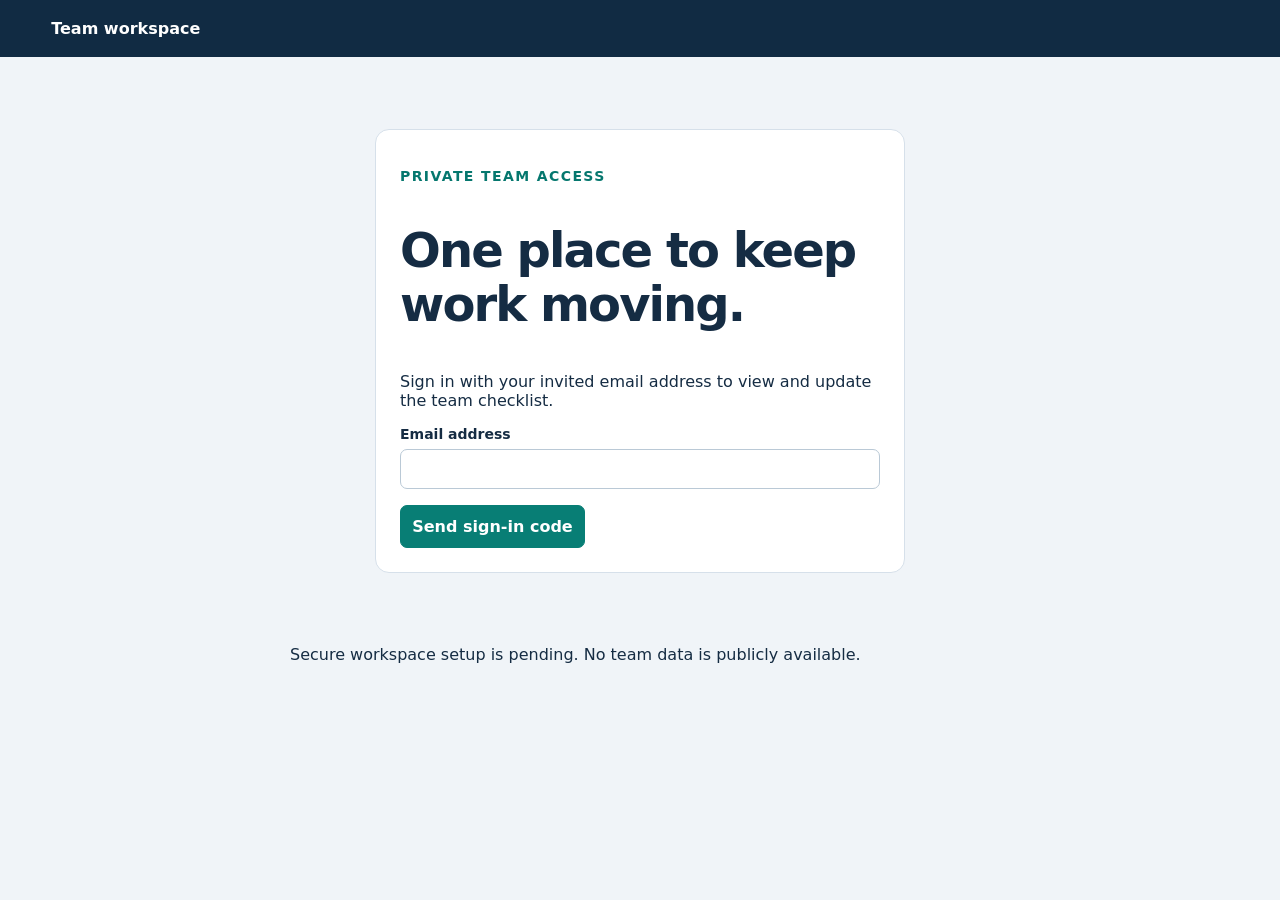
==== index.html @ b060918a "Add private team workspace interface for project Pages site" ====
<!doctype html>
<html lang="en"><head><meta charset="utf-8"><meta name="viewport" content="width=device-width,initial-scale=1"><meta name="referrer" content="no-referrer"><meta name="robots" content="noindex,nofollow"><meta http-equiv="Content-Security-Policy" content="default-src 'self'; script-src 'self'; style-src 'self'; connect-src https://*.supabase.co; object-src 'none'; base-uri 'none'; form-action 'self'"><title>Team workspace</title><link rel="stylesheet" href="./style.css"><script type="module" src="./app.js"></script></head>
<body><header><a href="./">Team workspace</a><button id="signout" hidden>Sign out</button></header><main><section id="login" class="card narrow"><p class="eyebrow">PRIVATE TEAM ACCESS</p><h1>One place to keep work moving.</h1><p>Sign in with your invited email address to view and update the team checklist.</p><form id="email-form"><label>Email address<input id="email" type="email" autocomplete="email" required></label><button>Send sign-in code</button></form><form id="code-form" hidden><label>Email code<input id="code" inputmode="numeric" autocomplete="one-time-code" required></label><button>Sign in</button></form></section><p id="message" role="status" aria-live="polite"></p><section id="workspace" hidden><p class="eyebrow">TEAM WORKSPACE</p><h1 id="title"></h1><p id="tagline"></p><div id="summary" class="summary"></div><section class="filters card" aria-label="Task filters"><label>Search<input id="search" type="search" placeholder="Task or notes"></label><label>Workstream<select id="category"><option value="">All workstreams</option></select></label><label>Assigned to<select id="owner"><option value="">Everyone</option></select></label><label>Status<select id="status"><option value="">All statuses</option></select></label><label>Priority<select id="priority"><option value="">All priorities</option></select></label><button id="refresh">Refresh</button></section><p id="sync" class="muted"></p><div id="tasks"></div></section></main><dialog id="editor"><form id="edit-form"><h2 id="edit-title"></h2><p id="acceptance"></p><label>Assigned to <span class="muted">(select one or more)</span><select id="edit-owners" multiple size="7"></select></label><div class="row"><label>Status<select id="edit-status"></select></label><label>Priority<select id="edit-priority"></select></label><label>Due date<input id="edit-due" type="date"></label></div><label>Progress / blockers<textarea id="edit-notes" maxlength="4000" rows="4"></textarea></label><p id="edit-message" role="status"></p><div class="actions"><button type="button" id="cancel">Cancel</button><button id="save">Save changes</button></div></form></dialog></body></html>
---- style.css ----
:root{font-family:Inter,ui-sans-serif,system-ui,sans-serif;color:#152c43;background:#f0f4f8;font-size:16px}*{box-sizing:border-box}body{margin:0}header{background:#112b43;color:white;padding:1.2rem 4%;display:flex;justify-content:space-between;align-items:center}header a{color:white;text-decoration:none;font-weight:700}main{max-width:1280px;margin:3rem auto;padding:0 1.5rem}h1{font-size:clamp(2rem,4vw,3rem);letter-spacing:-.04em;line-height:1.12}h2{font-size:1.25rem}.eyebrow{font-size:.875rem;font-weight:700;color:#05776e;letter-spacing:.1em}.card{background:white;border:1px solid #d6e0ea;border-radius:14px;padding:1.5rem}.narrow{max-width:530px;margin:8vh auto}.muted{color:#50647a;font-size:.9rem}.summary{display:grid;grid-template-columns:repeat(3,1fr);gap:1rem;margin:2rem 0}.summary strong{font-size:1.2rem}.filters{display:flex;gap:1rem;align-items:end;flex-wrap:wrap}.filters label{flex:1;min-width:130px}label{display:block;font-size:.875rem;font-weight:600}input,select,textarea,button{font:inherit;border:1px solid #bac9d6;border-radius:7px;padding:.7rem;background:white;color:#152c43}input,select,textarea{display:block;width:100%;margin:.45rem 0 1rem}button{cursor:pointer;font-weight:600;background:#087e75;color:white;border-color:#087e75}button:disabled{opacity:.5;cursor:wait}button:focus-visible,input:focus-visible,select:focus-visible,textarea:focus-visible{outline:3px solid #6599ff;outline-offset:2px}.filters input,.filters select{margin-bottom:0}.workstream{margin:1.5rem 0}progress{width:100%;height:8px;accent-color:#087e75;margin-bottom:1rem}.task{display:flex;gap:1.2rem;align-items:center;border-top:1px solid #e1e8ef;padding:1.2rem 0}.task>div{flex:1}.task p{margin:.45rem 0 0}.badge{background:#edf3fa;border-radius:20px;padding:.4rem .75rem;font-size:.875rem;white-space:nowrap}.notes{white-space:pre-wrap;overflow-wrap:anywhere}.row{display:flex;gap:1rem}.row>label{flex:1}.actions{display:flex;justify-content:flex-end;gap:.75rem}dialog{width:min(700px,95vw);border:0;border-radius:16px;padding:2rem;color:#152c43}dialog::backdrop{background:#112b4388}[hidden]{display:none!important}#message{max-width:700px;margin:1rem auto}#edit-message{color:#9b261e}@media(max-width:680px){.summary{grid-template-columns:1fr}.task{flex-wrap:wrap}.task>div{flex-basis:100%}.row{display:block}main{margin-top:2rem}.narrow{margin-top:2rem}}
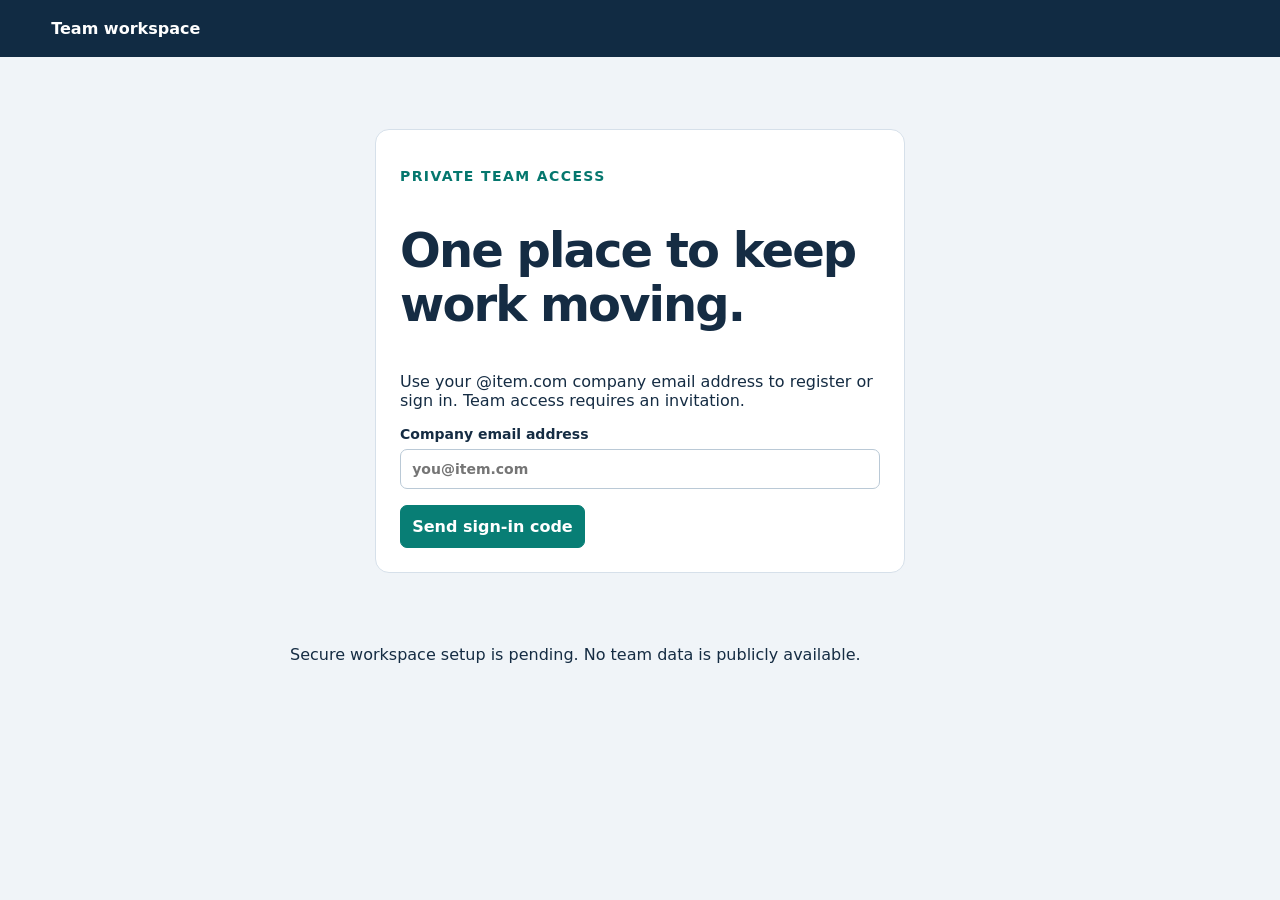
==== commit 0ad6e5aa: "Remind team to use invited item.com company email" ====
--- a/index.html
+++ b/index.html
@@ -1,3 +1,3 @@
 <!doctype html>
 <html lang="en"><head><meta charset="utf-8"><meta name="viewport" content="width=device-width,initial-scale=1"><meta name="referrer" content="no-referrer"><meta name="robots" content="noindex,nofollow"><meta http-equiv="Content-Security-Policy" content="default-src 'self'; script-src 'self'; style-src 'self'; connect-src https://*.supabase.co; object-src 'none'; base-uri 'none'; form-action 'self'"><title>Team workspace</title><link rel="stylesheet" href="./style.css"><script type="module" src="./app.js"></script></head>
-<body><header><a href="./">Team workspace</a><button id="signout" hidden>Sign out</button></header><main><section id="login" class="card narrow"><p class="eyebrow">PRIVATE TEAM ACCESS</p><h1>One place to keep work moving.</h1><p>Sign in with your invited email address to view and update the team checklist.</p><form id="email-form"><label>Email address<input id="email" type="email" autocomplete="email" required></label><button>Send sign-in code</button></form><form id="code-form" hidden><label>Email code<input id="code" inputmode="numeric" autocomplete="one-time-code" required></label><button>Sign in</button></form></section><p id="message" role="status" aria-live="polite"></p><section id="workspace" hidden><p class="eyebrow">TEAM WORKSPACE</p><h1 id="title"></h1><p id="tagline"></p><div id="summary" class="summary"></div><section class="filters card" aria-label="Task filters"><label>Search<input id="search" type="search" placeholder="Task or notes"></label><label>Workstream<select id="category"><option value="">All workstreams</option></select></label><label>Assigned to<select id="owner"><option value="">Everyone</option></select></label><label>Status<select id="status"><option value="">All statuses</option></select></label><label>Priority<select id="priority"><option value="">All priorities</option></select></label><button id="refresh">Refresh</button></section><p id="sync" class="muted"></p><div id="tasks"></div></section></main><dialog id="editor"><form id="edit-form"><h2 id="edit-title"></h2><p id="acceptance"></p><label>Assigned to <span class="muted">(select one or more)</span><select id="edit-owners" multiple size="7"></select></label><div class="row"><label>Status<select id="edit-status"></select></label><label>Priority<select id="edit-priority"></select></label><label>Due date<input id="edit-due" type="date"></label></div><label>Progress / blockers<textarea id="edit-notes" maxlength="4000" rows="4"></textarea></label><p id="edit-message" role="status"></p><div class="actions"><button type="button" id="cancel">Cancel</button><button id="save">Save changes</button></div></form></dialog></body></html>
+<body><header><a href="./">Team workspace</a><button id="signout" hidden>Sign out</button></header><main><section id="login" class="card narrow"><p class="eyebrow">PRIVATE TEAM ACCESS</p><h1>One place to keep work moving.</h1><p>Use your @item.com company email address to register or sign in. Team access requires an invitation.</p><form id="email-form"><label>Company email address<input id="email" type="email" autocomplete="email" placeholder="you@item.com" pattern="[^@\s]+@[iI][tT][eE][mM]\.[cC][oO][mM]" title="Use your @item.com company email address" required></label><button>Send sign-in code</button></form><form id="code-form" hidden><label>Email code<input id="code" inputmode="numeric" autocomplete="one-time-code" required></label><button>Sign in</button></form></section><p id="message" role="status" aria-live="polite"></p><section id="workspace" hidden><p class="eyebrow">TEAM WORKSPACE</p><h1 id="title"></h1><p id="tagline"></p><div id="summary" class="summary"></div><section class="filters card" aria-label="Task filters"><label>Search<input id="search" type="search" placeholder="Task or notes"></label><label>Workstream<select id="category"><option value="">All workstreams</option></select></label><label>Assigned to<select id="owner"><option value="">Everyone</option></select></label><label>Status<select id="status"><option value="">All statuses</option></select></label><label>Priority<select id="priority"><option value="">All priorities</option></select></label><button id="refresh">Refresh</button></section><p id="sync" class="muted"></p><div id="tasks"></div></section></main><dialog id="editor"><form id="edit-form"><h2 id="edit-title"></h2><p id="acceptance"></p><label>Assigned to <span class="muted">(select one or more)</span><select id="edit-owners" multiple size="7"></select></label><div class="row"><label>Status<select id="edit-status"></select></label><label>Priority<select id="edit-priority"></select></label><label>Due date<input id="edit-due" type="date"></label></div><label>Progress / blockers<textarea id="edit-notes" maxlength="4000" rows="4"></textarea></label><p id="edit-message" role="status"></p><div class="actions"><button type="button" id="cancel">Cancel</button><button id="save">Save changes</button></div></form></dialog></body></html>
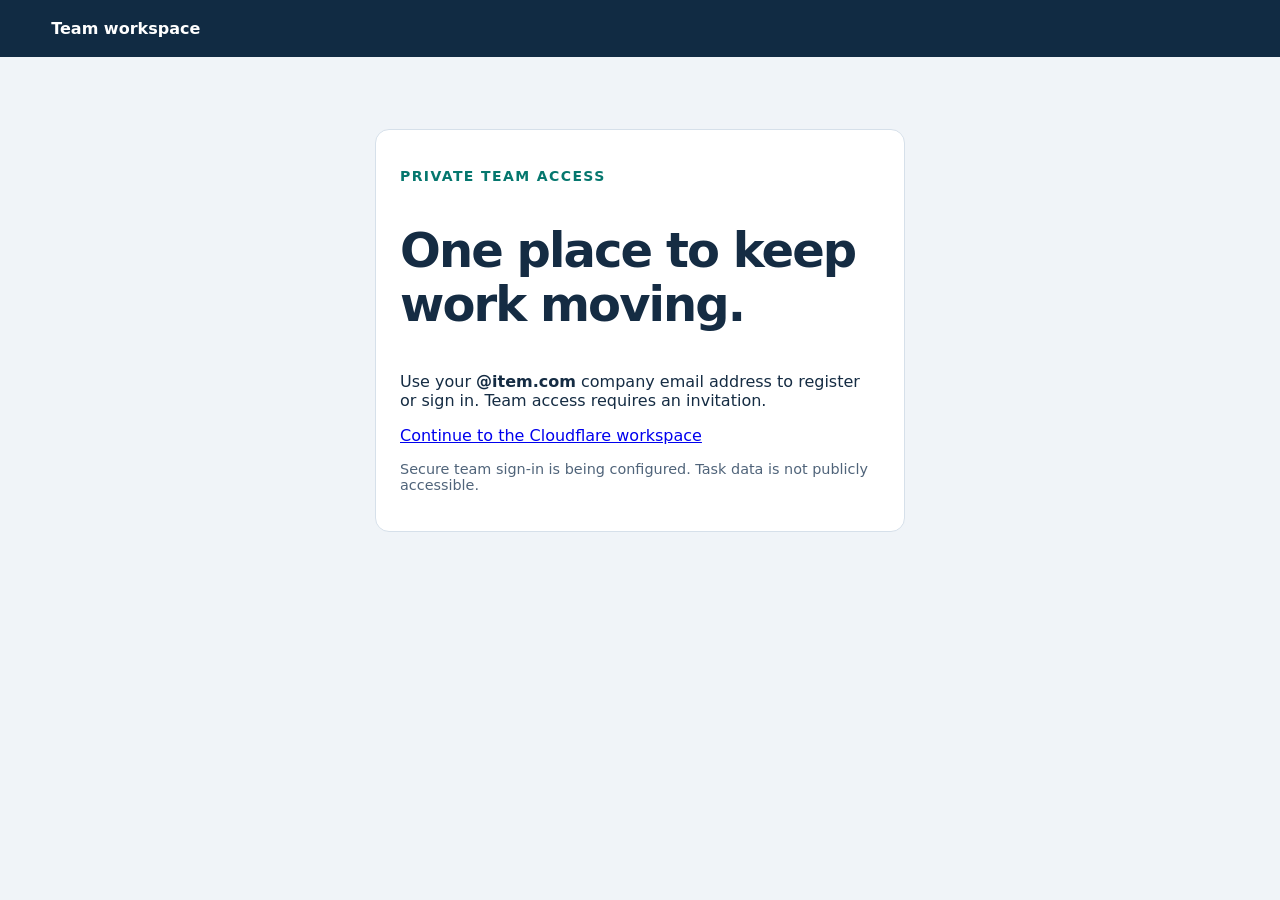
==== commit 7cbb6214: "Route public workspace entry to Cloudflare and record D1 binding" ====
--- a/index.html
+++ b/index.html
@@ -1,3 +1 @@
-<!doctype html>
-<html lang="en"><head><meta charset="utf-8"><meta name="viewport" content="width=device-width,initial-scale=1"><meta name="referrer" content="no-referrer"><meta name="robots" content="noindex,nofollow"><meta http-equiv="Content-Security-Policy" content="default-src 'self'; script-src 'self'; style-src 'self'; connect-src https://*.supabase.co; object-src 'none'; base-uri 'none'; form-action 'self'"><title>Team workspace</title><link rel="stylesheet" href="./style.css"><script type="module" src="./app.js"></script></head>
-<body><header><a href="./">Team workspace</a><button id="signout" hidden>Sign out</button></header><main><section id="login" class="card narrow"><p class="eyebrow">PRIVATE TEAM ACCESS</p><h1>One place to keep work moving.</h1><p>Use your @item.com company email address to register or sign in. Team access requires an invitation.</p><form id="email-form"><label>Company email address<input id="email" type="email" autocomplete="email" placeholder="you@item.com" pattern="[^@\s]+@[iI][tT][eE][mM]\.[cC][oO][mM]" title="Use your @item.com company email address" required></label><button>Send sign-in code</button></form><form id="code-form" hidden><label>Email code<input id="code" inputmode="numeric" autocomplete="one-time-code" required></label><button>Sign in</button></form></section><p id="message" role="status" aria-live="polite"></p><section id="workspace" hidden><p class="eyebrow">TEAM WORKSPACE</p><h1 id="title"></h1><p id="tagline"></p><div id="summary" class="summary"></div><section class="filters card" aria-label="Task filters"><label>Search<input id="search" type="search" placeholder="Task or notes"></label><label>Workstream<select id="category"><option value="">All workstreams</option></select></label><label>Assigned to<select id="owner"><option value="">Everyone</option></select></label><label>Status<select id="status"><option value="">All statuses</option></select></label><label>Priority<select id="priority"><option value="">All priorities</option></select></label><button id="refresh">Refresh</button></section><p id="sync" class="muted"></p><div id="tasks"></div></section></main><dialog id="editor"><form id="edit-form"><h2 id="edit-title"></h2><p id="acceptance"></p><label>Assigned to <span class="muted">(select one or more)</span><select id="edit-owners" multiple size="7"></select></label><div class="row"><label>Status<select id="edit-status"></select></label><label>Priority<select id="edit-priority"></select></label><label>Due date<input id="edit-due" type="date"></label></div><label>Progress / blockers<textarea id="edit-notes" maxlength="4000" rows="4"></textarea></label><p id="edit-message" role="status"></p><div class="actions"><button type="button" id="cancel">Cancel</button><button id="save">Save changes</button></div></form></dialog></body></html>
+<!doctype html><html lang="en"><head><meta charset="utf-8"><meta name="viewport" content="width=device-width,initial-scale=1"><meta name="robots" content="noindex,nofollow"><meta name="referrer" content="no-referrer"><meta http-equiv="Content-Security-Policy" content="default-src 'self'; style-src 'self'; object-src 'none'; base-uri 'none'"><title>Team workspace</title><link rel="stylesheet" href="./style.css"></head><body><header><a href="./">Team workspace</a></header><main><section class="card narrow"><p class="eyebrow">PRIVATE TEAM ACCESS</p><h1>One place to keep work moving.</h1><p>Use your <strong>@item.com</strong> company email address to register or sign in. Team access requires an invitation.</p><p><a href="https://unis-recovery.tommyyula.workers.dev/">Continue to the Cloudflare workspace</a></p><p class="muted">Secure team sign-in is being configured. Task data is not publicly accessible.</p></section></main></body></html>
